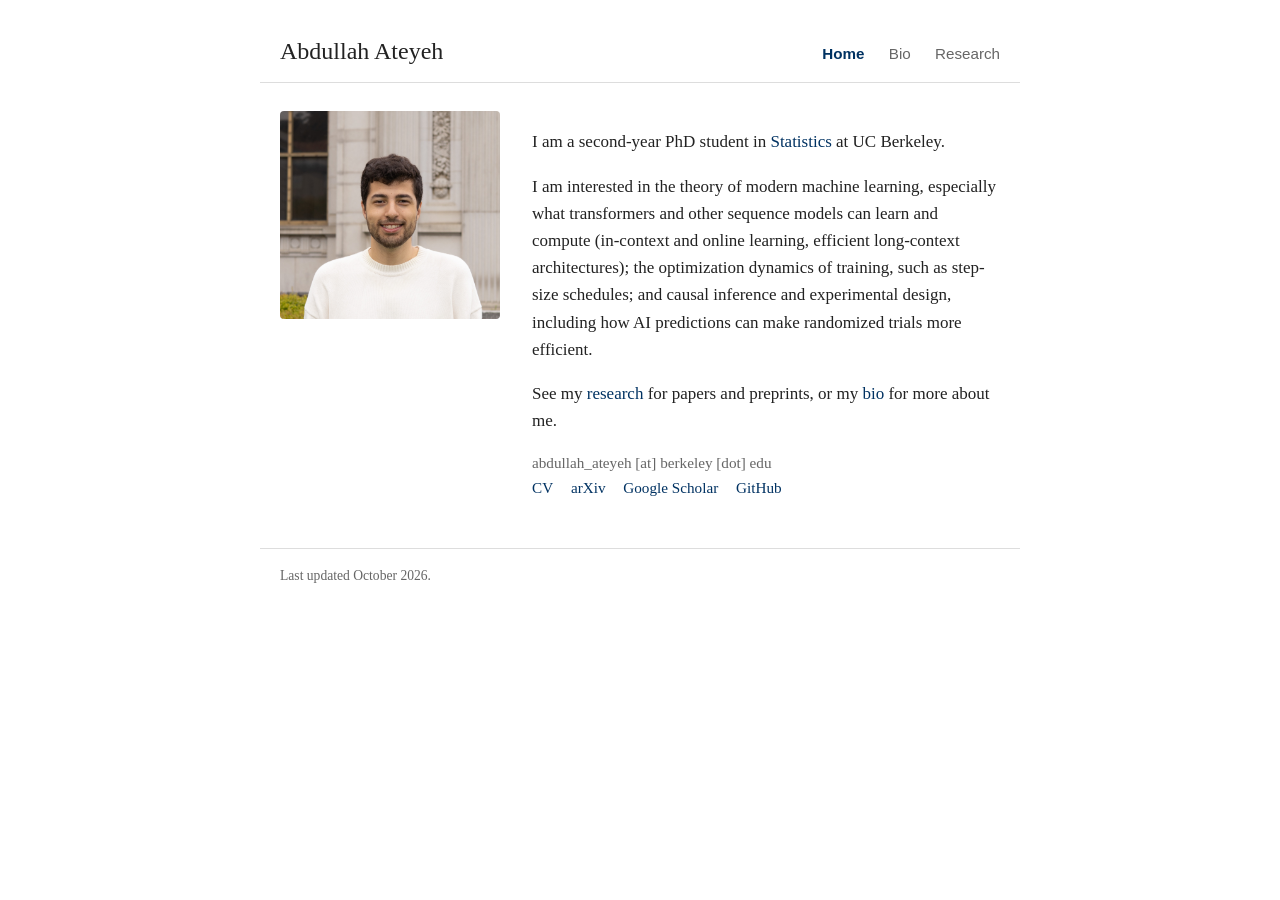
==== index.html @ c3fcf25e "Initial website: home, bio, research pages Co-Authored-By: Claude Opus 5.5 (1M context) <noreply@ant" ====
<!DOCTYPE html>
<html lang="en">
<head>
  <meta charset="utf-8">
  <meta name="viewport" content="width=device-width, initial-scale=1">
  <title>Abdullah Ateyeh</title>
  <meta name="description" content="Abdullah Ateyeh, PhD student at UC Berkeley.">
  <link rel="stylesheet" href="style.css">
</head>
<body>

<header>
  <a class="site-name" href="index.html">Abdullah Ateyeh</a>
  <nav>
    <a href="index.html" class="active">Home</a>
    <a href="bio.html">Bio</a>
    <a href="research.html">Research</a>
  </nav>
</header>

<main>
  <div class="intro">
    <!-- PHOTO: save your picture as images/profile.jpg (square-ish, ~600px wide works well).
         Until then, the grey placeholder below is shown. -->
    <img src="images/profile_placeholder.jpg" alt="Photo of Abdullah Ateyeh">

    <div>
      <!-- EDIT: one short welcome paragraph. Keep the longer story for bio.html. -->
      <p>
        I am a second-year PhD student in
        <!-- EDIT: confirm department name and link -->
        <a href="https://statistics.berkeley.edu/">Statistics</a> at UC Berkeley.
        <!-- EDIT: add advisor(s), e.g. "advised by <a href='...'>Name</a>." -->
      </p>

      <!-- EDIT: research interests. These were drafted from the projects in your SCF folder;
           rewrite them in your own words. -->
      <p>
        I am interested in the theory of modern machine learning, especially
        what transformers and other sequence models can learn and compute
        (in-context and online learning, efficient long-context architectures);
        the optimization dynamics of training, such as step-size schedules; and
        causal inference and experimental design, including how AI predictions
        can make randomized trials more efficient.
      </p>

      <p>
        See my <a href="research.html">research</a> for papers and preprints, or my
        <a href="bio.html">bio</a> for more about me.
      </p>

      <div class="contact">
        <!-- EDIT: contact links. Delete any you don't want. -->
        <span>abdullah_ateyeh [at] berkeley [dot] edu</span><br>
        <a href="files/cv.pdf">CV</a>
        <a href="https://arxiv.org/search/?searchtype=author&query=Ateyeh%2C+Abdullah">arXiv</a>
        <a href="https://scholar.google.com/">Google Scholar</a>
        <a href="https://github.com/aateyeh23">GitHub</a>
      </div>
    </div>
  </div>

  <!-- OPTIONAL: a short "News" list. Uncomment and edit to use.
  <h2>News</h2>
  <ul>
    <li><b>Sep 2026</b>: New preprint on SMat-Attention posted to arXiv.</li>
    <li><b>May 2026</b>: New preprint on continuous latent contexts posted to arXiv.</li>
  </ul>
  -->
</main>

<footer>
  Last updated October 2026.
</footer>

</body>
</html>
---- style.css ----
/* Shared style for every page. Edit the variables below to retheme the site. */

:root {
  --text: #222;
  --muted: #666;
  --accent: #003262;      /* Berkeley blue */
  --rule: #ddd;
  --bg: #fff;
  --max-width: 760px;
}

* { box-sizing: border-box; }

body {
  margin: 0;
  background: var(--bg);
  color: var(--text);
  font-family: Georgia, "Times New Roman", serif;
  font-size: 17px;
  line-height: 1.6;
}

a { color: var(--accent); text-decoration: none; }
a:hover { text-decoration: underline; }

/* ---------- Header / navigation ---------- */

header {
  max-width: var(--max-width);
  margin: 0 auto;
  padding: 32px 20px 12px;
  display: flex;
  flex-wrap: wrap;
  align-items: baseline;
  justify-content: space-between;
  gap: 8px 24px;
  border-bottom: 1px solid var(--rule);
}

.site-name {
  font-size: 1.5rem;
  color: var(--text);
}
.site-name:hover { text-decoration: none; }

nav a {
  margin-left: 20px;
  font-family: -apple-system, "Helvetica Neue", Arial, sans-serif;
  font-size: 0.95rem;
  color: var(--muted);
}
nav a:first-child { margin-left: 0; }
nav a.active { color: var(--accent); font-weight: 600; }

/* ---------- Main content ---------- */

main {
  max-width: var(--max-width);
  margin: 0 auto;
  padding: 28px 20px 48px;
}

h1, h2, h3 { font-weight: normal; line-height: 1.3; }
h1 { font-size: 1.7rem; margin-top: 0; }
h2 {
  font-size: 1.25rem;
  margin-top: 2.2em;
  padding-bottom: 4px;
  border-bottom: 1px solid var(--rule);
}

/* ---------- Home page intro (photo + text) ---------- */

.intro {
  display: flex;
  gap: 32px;
  align-items: flex-start;
}

.intro img {
  width: 220px;
  height: auto;
  flex-shrink: 0;
  border-radius: 4px;
}

.intro .contact {
  margin-top: 1em;
  font-size: 0.95rem;
  color: var(--muted);
}
.intro .contact a { margin-right: 14px; }

@media (max-width: 600px) {
  .intro { flex-direction: column; align-items: center; text-align: left; }
  .intro img { width: 180px; }
  nav a { margin-left: 14px; }
}

/* ---------- Paper list ---------- */

.papers { list-style: none; padding: 0; margin: 0; }

.papers li { margin-bottom: 1.4em; }

.paper-title { font-weight: bold; }

.paper-authors,
.paper-venue { display: block; font-size: 0.95rem; }

.paper-venue { color: var(--muted); font-style: italic; }

.paper-links {
  display: block;
  font-family: -apple-system, "Helvetica Neue", Arial, sans-serif;
  font-size: 0.85rem;
}
.paper-links a { margin-right: 10px; }

.paper-note { display: block; font-size: 0.92rem; color: var(--muted); margin-top: 2px; }

/* ---------- Footer ---------- */

footer {
  max-width: var(--max-width);
  margin: 0 auto;
  padding: 16px 20px 32px;
  border-top: 1px solid var(--rule);
  font-size: 0.85rem;
  color: var(--muted);
}
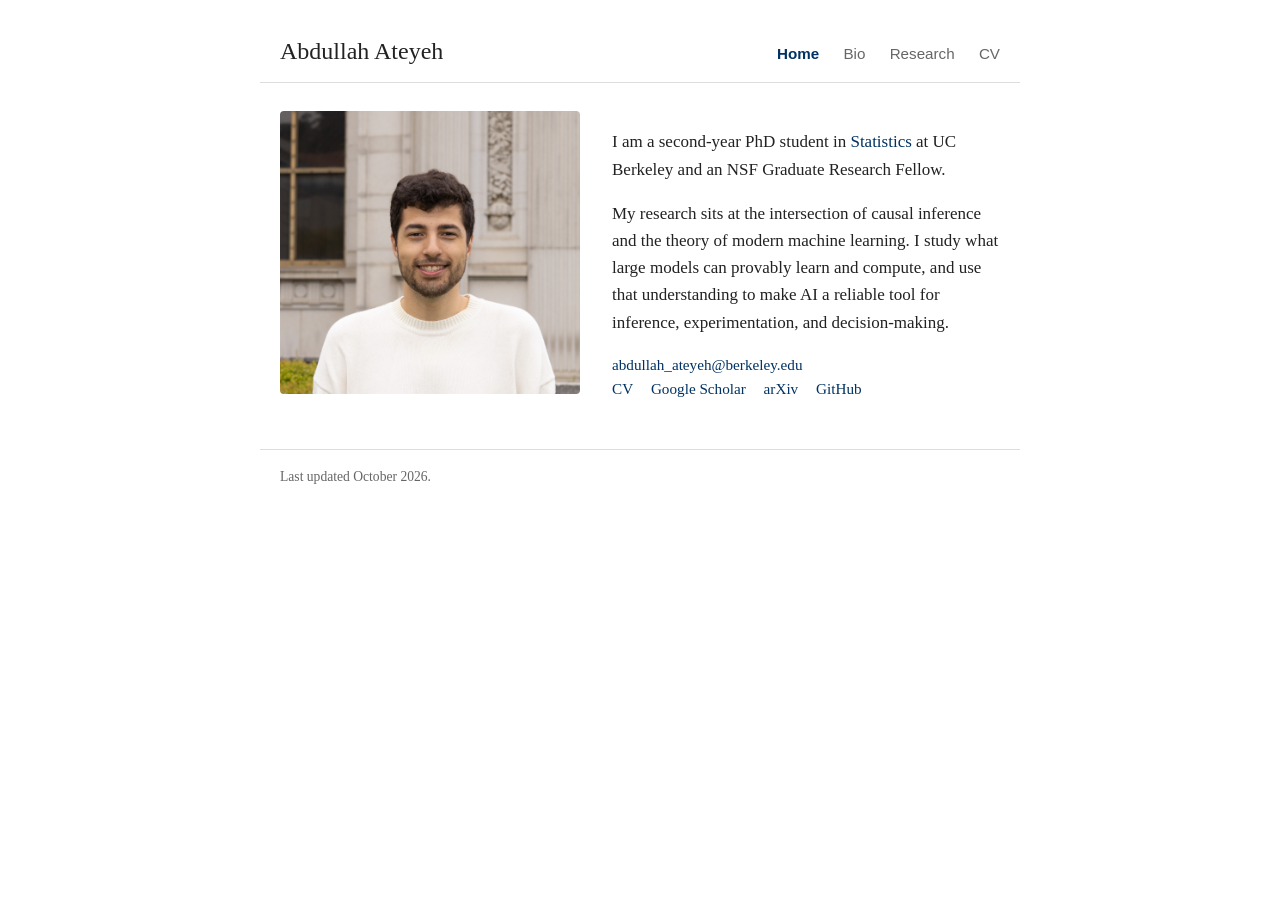
==== commit dd0bdb66: "Add CV page; rewrite bio and home intro; update paper venues Co-Authored-By: Claude Opus 5.5 (1M con" ====
--- a/index.html
+++ b/index.html
@@ -15,46 +15,33 @@
     <a href="index.html" class="active">Home</a>
     <a href="bio.html">Bio</a>
     <a href="research.html">Research</a>
+    <a href="cv.html">CV</a>
   </nav>
 </header>
 
 <main>
   <div class="intro">
-    <!-- PHOTO: save your picture as images/profile.jpg (square-ish, ~600px wide works well).
-         Until then, the grey placeholder below is shown. -->
     <img src="images/profile_placeholder.jpg" alt="Photo of Abdullah Ateyeh">
 
     <div>
-      <!-- EDIT: one short welcome paragraph. Keep the longer story for bio.html. -->
       <p>
         I am a second-year PhD student in
-        <!-- EDIT: confirm department name and link -->
-        <a href="https://statistics.berkeley.edu/">Statistics</a> at UC Berkeley.
-        <!-- EDIT: add advisor(s), e.g. "advised by <a href='...'>Name</a>." -->
-      </p>
-
-      <!-- EDIT: research interests. These were drafted from the projects in your SCF folder;
-           rewrite them in your own words. -->
-      <p>
-        I am interested in the theory of modern machine learning, especially
-        what transformers and other sequence models can learn and compute
-        (in-context and online learning, efficient long-context architectures);
-        the optimization dynamics of training, such as step-size schedules; and
-        causal inference and experimental design, including how AI predictions
-        can make randomized trials more efficient.
+        <a href="https://statistics.berkeley.edu/">Statistics</a> at UC Berkeley
+        and an NSF Graduate Research Fellow.
       </p>
 
       <p>
-        See my <a href="research.html">research</a> for papers and preprints, or my
-        <a href="bio.html">bio</a> for more about me.
+        My research sits at the intersection of causal inference and the theory of
+        modern machine learning. I study what large models can provably learn and
+        compute, and use that understanding to make AI a reliable tool for
+        inference, experimentation, and decision-making.
       </p>
 
       <div class="contact">
-        <!-- EDIT: contact links. Delete any you don't want. -->
-        <span>abdullah_ateyeh [at] berkeley [dot] edu</span><br>
-        <a href="files/cv.pdf">CV</a>
-        <a href="https://arxiv.org/search/?searchtype=author&query=Ateyeh%2C+Abdullah">arXiv</a>
-        <a href="https://scholar.google.com/">Google Scholar</a>
+        <a href="mailto:abdullah_ateyeh@berkeley.edu">abdullah_ateyeh@berkeley.edu</a><br>
+        <a href="cv.html">CV</a>
+        <a href="https://scholar.google.com/citations?user=WpaHtn8AAAAJ">Google Scholar</a>
+        <a href="https://arxiv.org/search/?searchtype=author&amp;query=Ateyeh%2C+Abdullah">arXiv</a>
         <a href="https://github.com/aateyeh23">GitHub</a>
       </div>
     </div>
@@ -63,7 +50,7 @@
   <!-- OPTIONAL: a short "News" list. Uncomment and edit to use.
   <h2>News</h2>
   <ul>
-    <li><b>Sep 2026</b>: New preprint on SMat-Attention posted to arXiv.</li>
+    <li><b>Oct 2026</b>: SMat-Attention accepted to the Long Context Frontier Models Workshop at NeurIPS 2026.</li>
     <li><b>May 2026</b>: New preprint on continuous latent contexts posted to arXiv.</li>
   </ul>
   -->
--- a/style.css
+++ b/style.css
@@ -78,7 +78,7 @@
 }
 
 .intro img {
-  width: 220px;
+  width: 300px;
   height: auto;
   flex-shrink: 0;
   border-radius: 4px;
@@ -93,7 +93,7 @@
 
 @media (max-width: 600px) {
   .intro { flex-direction: column; align-items: center; text-align: left; }
-  .intro img { width: 180px; }
+  .intro img { width: 240px; }
   nav a { margin-left: 14px; }
 }
 
@@ -129,3 +129,18 @@
   font-size: 0.85rem;
   color: var(--muted);
 }
+
+/* ---------- CV page ---------- */
+
+.cv-entry { margin-bottom: 1.2em; }
+
+.cv-head {
+  display: flex;
+  justify-content: space-between;
+  gap: 16px;
+}
+.cv-head .when { color: var(--muted); white-space: nowrap; }
+
+.cv-sub { display: block; font-style: italic; color: var(--muted); font-size: 0.95rem; }
+
+.cv-entry ul { margin: 4px 0 0; padding-left: 20px; font-size: 0.95rem; }
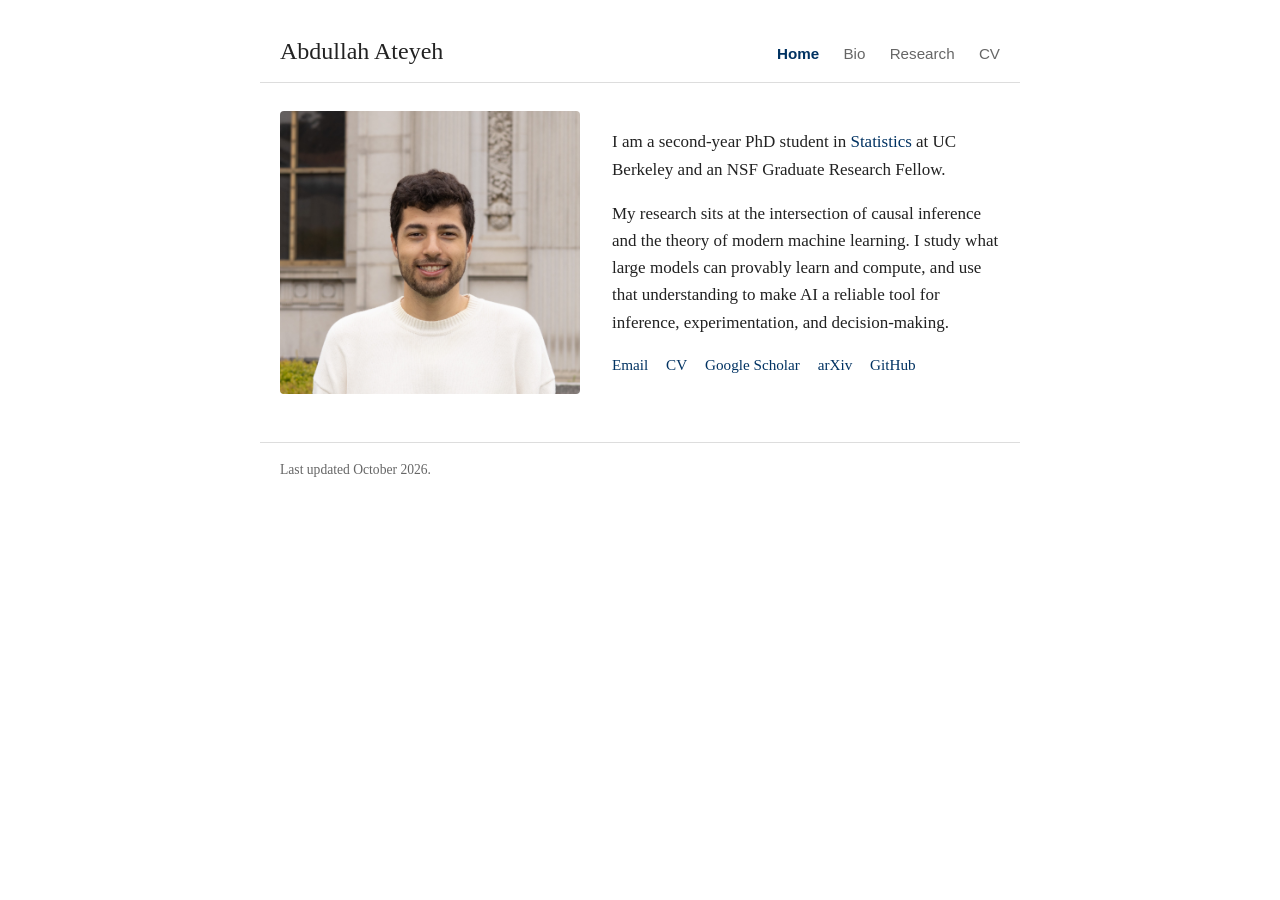
==== commit d10b4031: "Hide email address behind link; restructure bio Co-Authored-By: Claude Opus 5.5 (1M context) <norepl" ====
--- a/index.html
+++ b/index.html
@@ -38,7 +38,8 @@
       </p>
 
       <div class="contact">
-        <a href="mailto:abdullah_ateyeh@berkeley.edu">abdullah_ateyeh@berkeley.edu</a><br>
+        <!-- The address is assembled by the script below so it never appears in the page source. -->
+        <a id="email-link" href="#">Email</a>
         <a href="cv.html">CV</a>
         <a href="https://scholar.google.com/citations?user=WpaHtn8AAAAJ">Google Scholar</a>
         <a href="https://arxiv.org/search/?searchtype=author&amp;query=Ateyeh%2C+Abdullah">arXiv</a>
@@ -56,6 +57,11 @@
   -->
 </main>
 
+<script>
+  document.getElementById("email-link").href =
+    "mailto:" + ["abdullah_ateyeh", "berkeley.edu"].join("@");
+</script>
+
 <footer>
   Last updated October 2026.
 </footer>
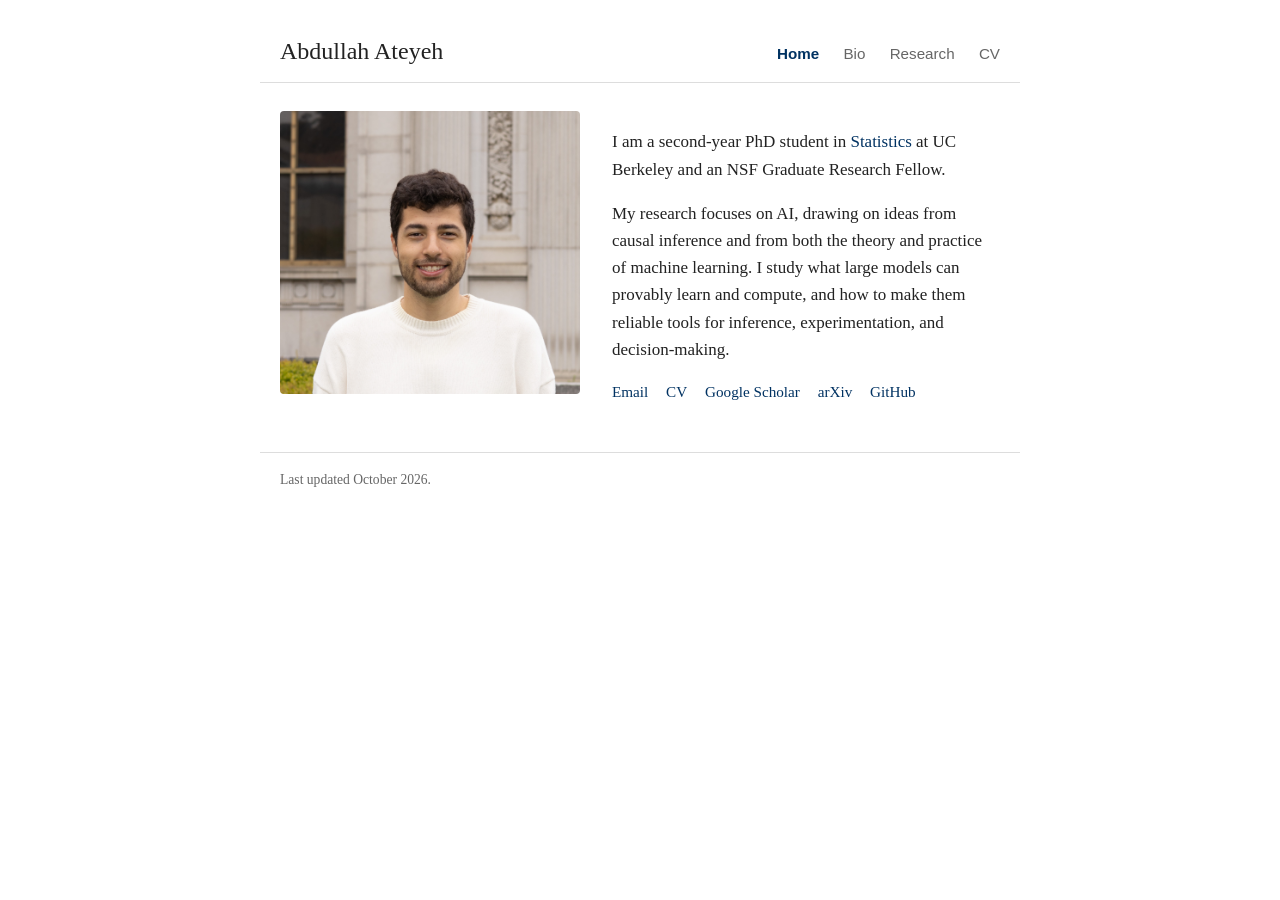
==== commit 7b991c31: "Reword research focus, trim bio, add quasar project to CV, drop ISEF and skills Co-Authored-By: Clau" ====
--- a/index.html
+++ b/index.html
@@ -31,9 +31,9 @@
       </p>
 
       <p>
-        My research sits at the intersection of causal inference and the theory of
-        modern machine learning. I study what large models can provably learn and
-        compute, and use that understanding to make AI a reliable tool for
+        My research focuses on AI, drawing on ideas from causal inference and from
+        both the theory and practice of machine learning. I study what large models
+        can provably learn and compute, and how to make them reliable tools for
         inference, experimentation, and decision-making.
       </p>
 
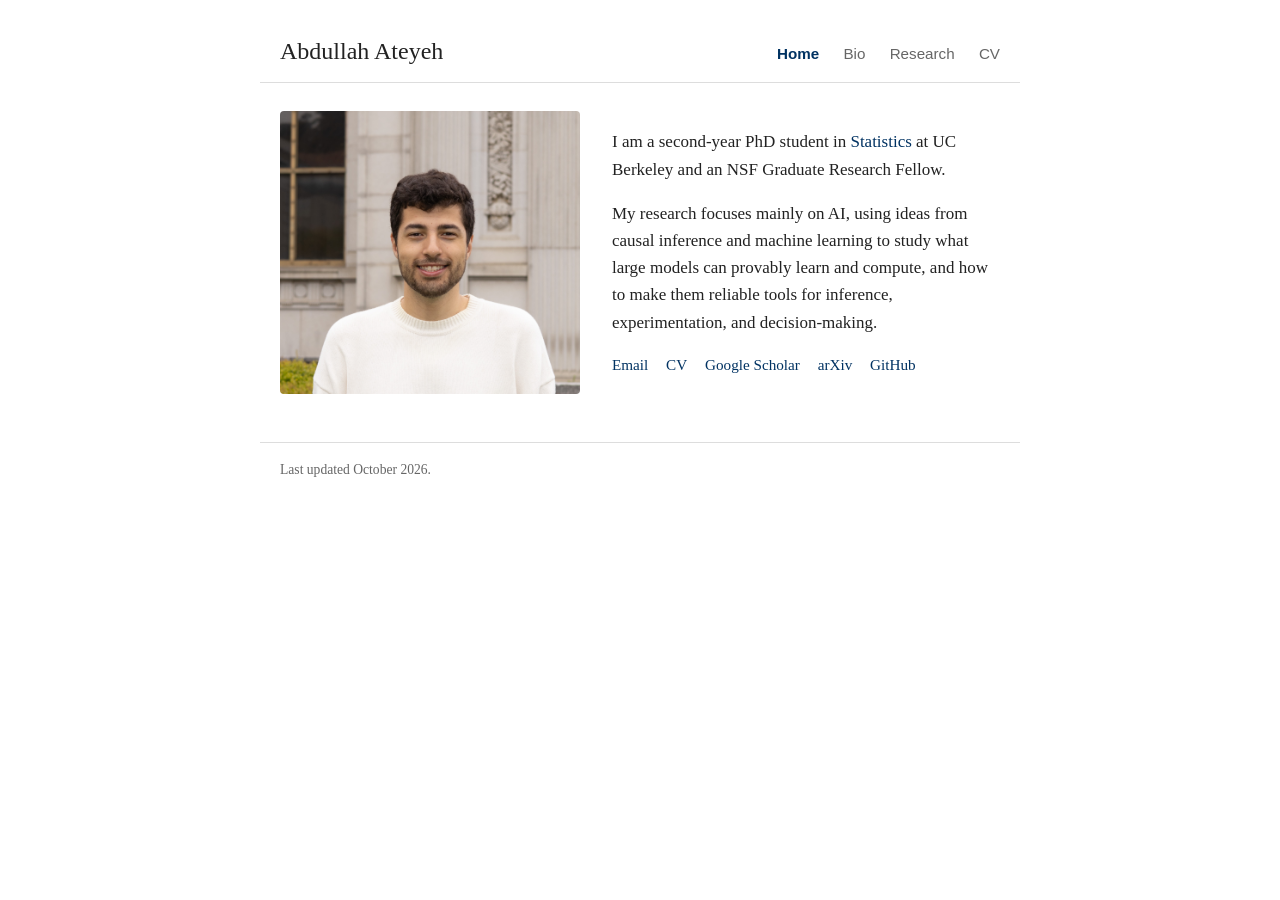
==== commit 9f620a72: "Reword home research summary Co-Authored-By: Claude Opus 5.5 (1M context) <noreply@anthropic.com>" ====
--- a/index.html
+++ b/index.html
@@ -31,10 +31,10 @@
       </p>
 
       <p>
-        My research focuses on AI, drawing on ideas from causal inference and from
-        both the theory and practice of machine learning. I study what large models
-        can provably learn and compute, and how to make them reliable tools for
-        inference, experimentation, and decision-making.
+        My research focuses mainly on AI, using ideas from causal inference and
+        machine learning to study what large models can provably learn and compute,
+        and how to make them reliable tools for inference, experimentation, and
+        decision-making.
       </p>
 
       <div class="contact">
